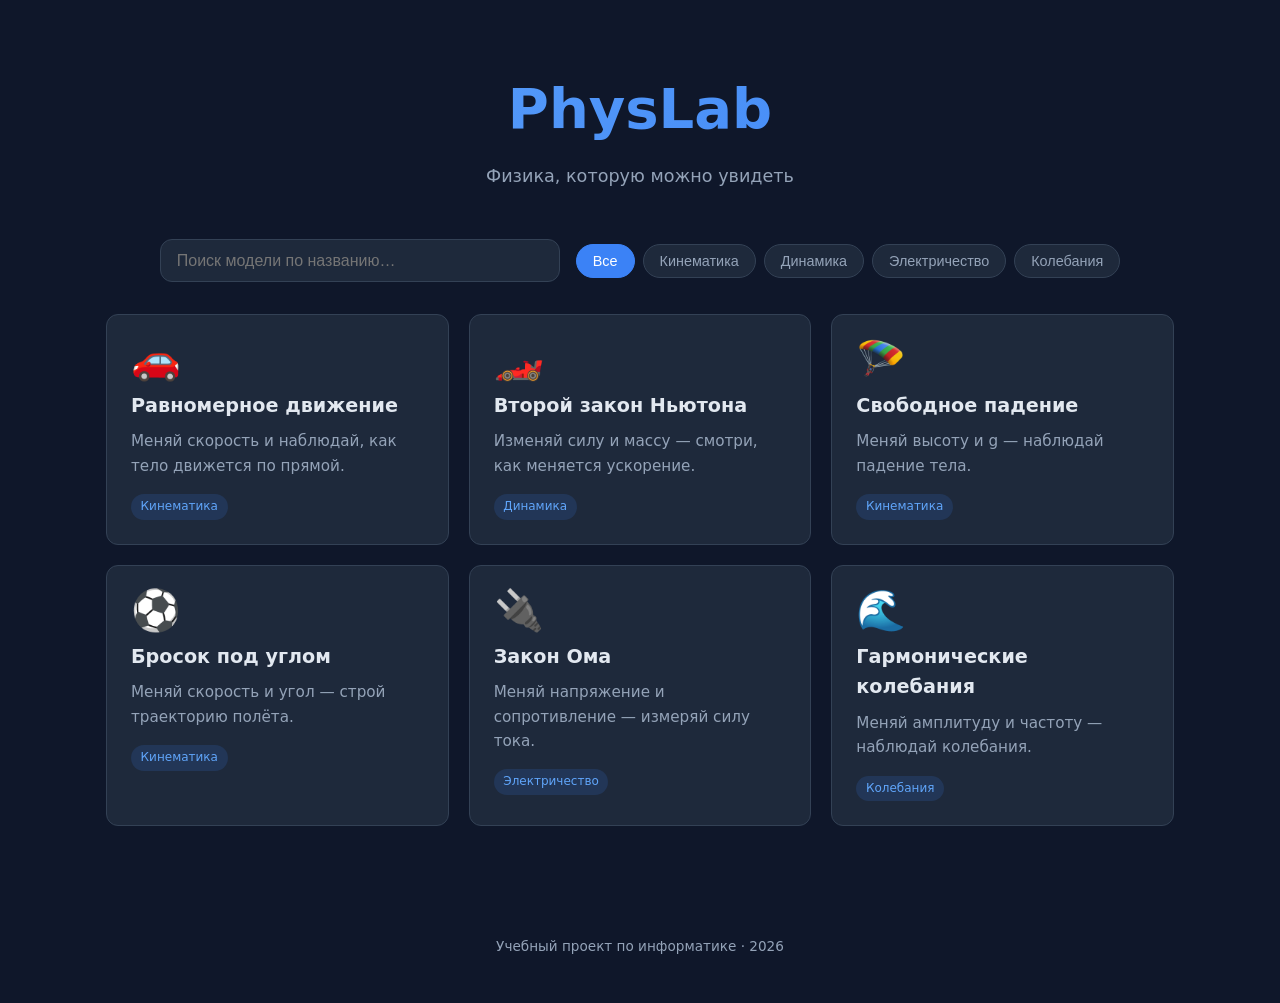
==== index.html @ e8b07cc3 "Создание" ====
<!DOCTYPE html>
<html lang="ru">
<head>
  <meta charset="UTF-8">
  <meta name="viewport" content="width=device-width, initial-scale=1.0">
  <title>PhysLab — физика, которую можно увидеть</title>
  <link rel="stylesheet" href="css/style.css">
</head>
<body>
  <header class="hero">
    <h1>PhysLab</h1>
    <p class="tagline">Физика, которую можно увидеть</p>
  </header>

  <main>
    <section class="controls">
      <input
        type="search"
        id="search"
        placeholder="Поиск модели по названию…"
        aria-label="Поиск модели"
      >
      <div class="categories" id="categories"><!-- кнопки категорий --></div>
    </section>

    <section class="grid" id="models-grid"><!-- карточки --></section>

    <p class="empty-state" id="empty-state" hidden>
      Ничего не найдено 🤔
    </p>
  </main>

  <footer>
    <p>Учебный проект по информатике · 2026</p>
  </footer>

  <script src="js/models-data.js"></script>
  <script src="js/main.js"></script>
</body>
</html>
---- css/style.css ----
:root {
  --bg:        #0f172a;   /* тёмный фон */
  --surface:   #1e293b;   /* карточки */
  --surface-2: #334155;   /* hover */
  --border:    #334155;
  --text:      #e2e8f0;
  --muted:     #94a3b8;
  --accent:    #3b82f6;   /* синий акцент */
  --accent-hi: #60a5fa;
  --radius:    12px;
}

* { box-sizing: border-box; }

body {
  margin: 0;
  font-family: system-ui, -apple-system, "Segoe UI", Roboto, sans-serif;
  background: var(--bg);
  color: var(--text);
  line-height: 1.6;
  min-height: 100vh;
}

/* ── Hero ─────────────────────────── */
.hero {
  text-align: center;
  padding: 4rem 1rem 2rem;
}
.hero h1 {
  font-size: clamp(2rem, 6vw, 3.5rem);
  margin: 0;
  background: linear-gradient(135deg, var(--accent-hi), var(--accent));
  -webkit-background-clip: text;
  background-clip: text;
  color: transparent;
}
.tagline { color: var(--muted); margin-top: .5rem; font-size: 1.1rem; }

/* ── Управление ───────────────────── */
main { max-width: 1100px; margin: 0 auto; padding: 0 1rem 4rem; }

.controls {
  display: flex;
  flex-wrap: wrap;
  gap: 1rem;
  align-items: center;
  justify-content: center;
  margin-bottom: 2rem;
}

#search {
  flex: 1 1 260px;
  max-width: 400px;
  padding: .7rem 1rem;
  border-radius: var(--radius);
  border: 1px solid var(--border);
  background: var(--surface);
  color: var(--text);
  font-size: 1rem;
  outline: none;
  transition: border-color .2s;
}
#search:focus { border-color: var(--accent); }

/* ── Категории (кнопки) ───────────── */
.categories {
  display: flex;
  gap: .5rem;
  flex-wrap: wrap;
  justify-content: center;
}
.category-btn {
  padding: .5rem 1rem;
  border-radius: 999px;
  border: 1px solid var(--border);
  background: var(--surface);
  color: var(--muted);
  cursor: pointer;
  font-size: .9rem;
  transition: all .2s;
}
.category-btn:hover { color: var(--text); border-color: var(--accent); }
.category-btn.active {
  background: var(--accent);
  color: #fff;
  border-color: var(--accent);
}

/* ── Сетка карточек ───────────────── */
.grid {
  display: grid;
  grid-template-columns: repeat(auto-fill, minmax(280px, 1fr));
  gap: 1.25rem;
}

.card {
  display: block;
  text-decoration: none;
  color: inherit;
  background: var(--surface);
  border: 1px solid var(--border);
  border-radius: var(--radius);
  padding: 1.5rem;
  transition: transform .2s, border-color .2s, background .2s;
}
.card:hover {
  transform: translateY(-4px);
  border-color: var(--accent);
  background: var(--surface-2);
}
.card-icon { font-size: 2.5rem; line-height: 1; }
.card-title { margin: .75rem 0 .5rem; font-size: 1.2rem; }
.card-desc  { color: var(--muted); font-size: .95rem; margin: 0; }
.card-badge {
  display: inline-block;
  margin-top: 1rem;
  font-size: .75rem;
  padding: .2rem .6rem;
  border-radius: 999px;
  background: rgba(59, 130, 246, .15);
  color: var(--accent-hi);
}

.empty-state { text-align: center; color: var(--muted); padding: 3rem 0; }

/* ── Футер ────────────────────────── */
footer { text-align: center; padding: 2rem; color: var(--muted); font-size: .85rem; }

/* ── Адаптив ──────────────────────── */
@media (max-width: 480px) {
  .hero { padding-top: 2.5rem; }
}
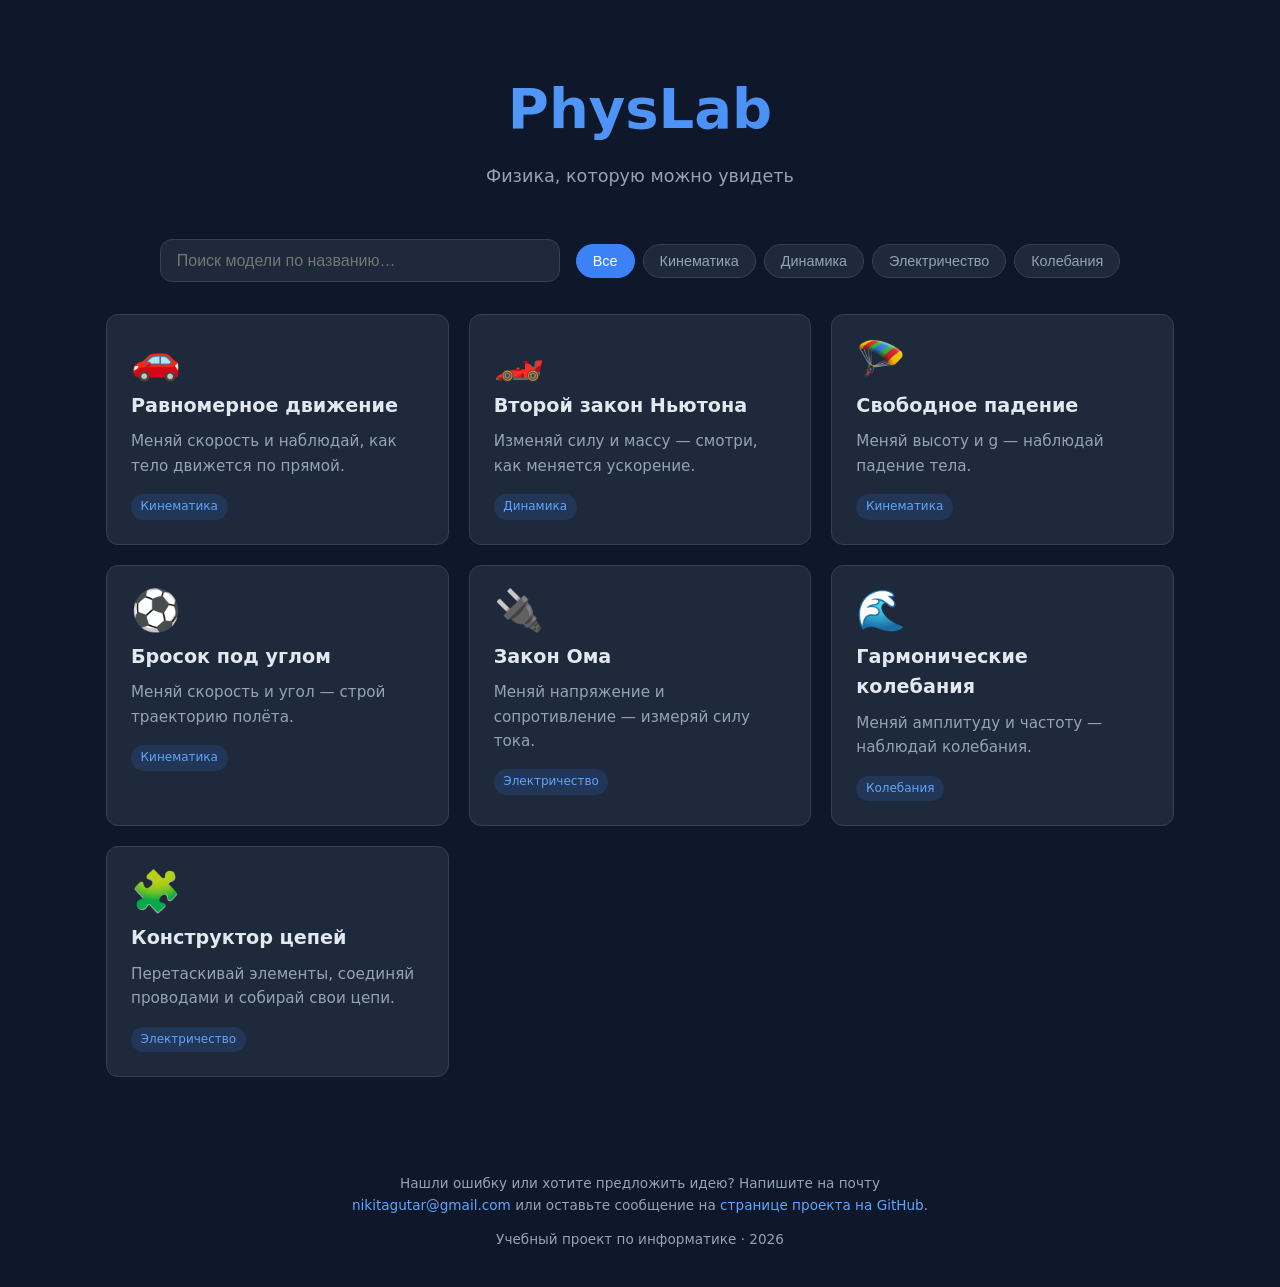
==== commit 089197d4: "Добавление новых моделей" ====
--- a/index.html
+++ b/index.html
@@ -31,6 +31,12 @@
   </main>
 
   <footer>
+    <p class="footer-feedback">
+      Нашли ошибку или хотите предложить идею? Напишите на почту
+      <a href="mailto:nikitagutar@gmail.com">nikitagutar@gmail.com</a>
+      или оставьте сообщение на
+      <a href="https://github.com/NikitaGut/physlab" target="_blank" rel="noopener noreferrer">странице проекта на GitHub</a>.
+    </p>
     <p>Учебный проект по информатике · 2026</p>
   </footer>
 
--- a/css/style.css
+++ b/css/style.css
@@ -125,6 +125,17 @@
 
 /* ── Футер ────────────────────────── */
 footer { text-align: center; padding: 2rem; color: var(--muted); font-size: .85rem; }
+.footer-feedback {
+  max-width: 620px;
+  margin: 0 auto .8rem;
+  line-height: 1.6;
+}
+.footer-feedback a {
+  color: var(--accent-hi);
+  text-decoration: none;
+}
+.footer-feedback a:hover { text-decoration: underline; }
+footer p { margin: .25rem 0; }
 
 /* ── Адаптив ──────────────────────── */
 @media (max-width: 480px) {
